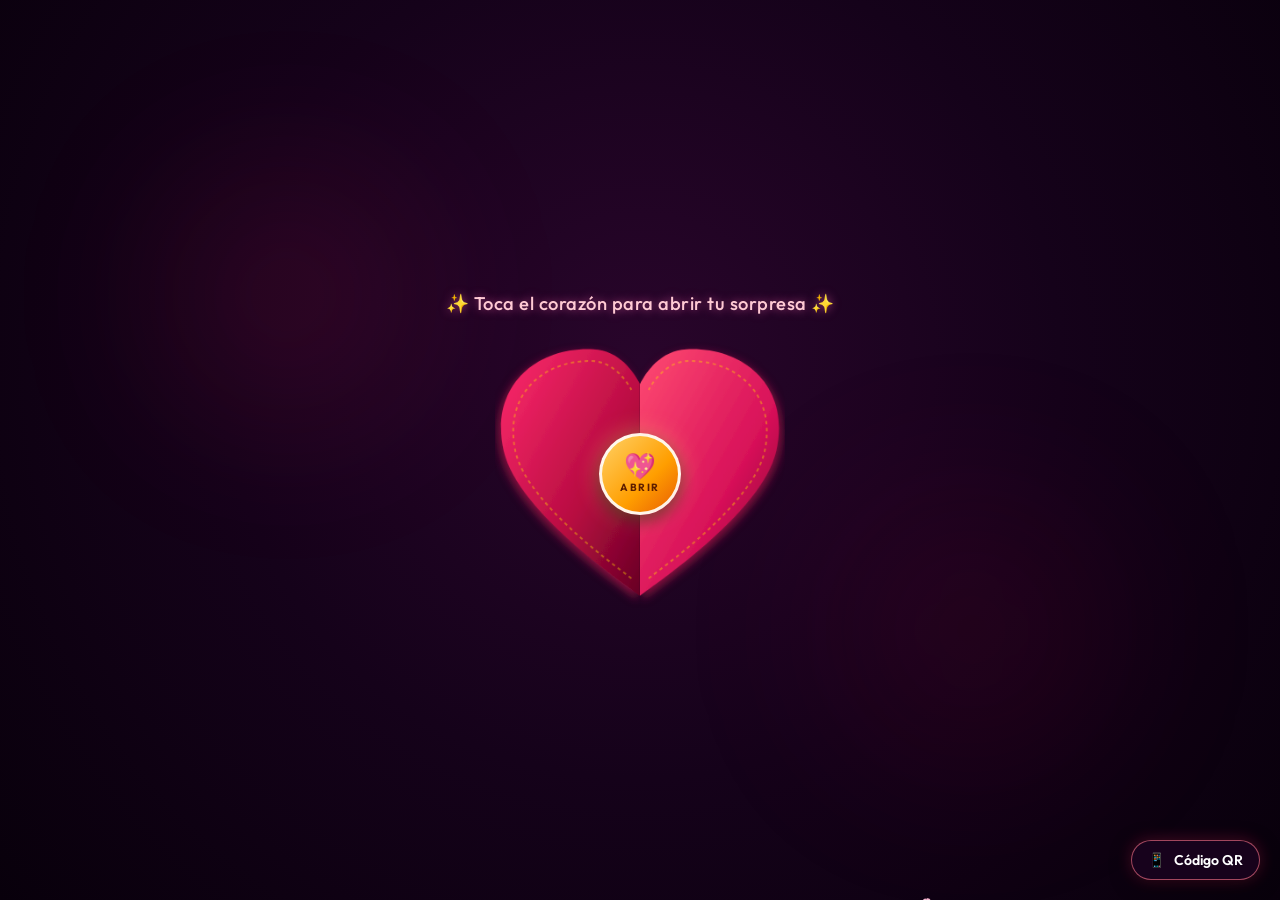
==== index.html @ ec7f576e "💖 Sorpresa interactiva Mi Amor Bonito" ====
<!DOCTYPE html>
<html lang="es">
<head>
  <meta charset="UTF-8" />
  <meta name="viewport" content="width=device-width, initial-scale=1.0, maximum-scale=1.0, user-scalable=no" />
  <title>Para Mi Amor Bonito 💖</title>
  
  <meta name="description" content="Mi amor bonito * Te quiero. Una sorpresa interactiva especial para ti." />
  
  <!-- Vista previa enriquecida para WhatsApp, Telegram y redes -->
  <meta property="og:title" content="💖 Mi amor bonito" />
  <meta property="og:description" content="* Te quiero. Toca para abrir tu sorpresa especial..." />
  <meta property="og:image" content="foto.png" />
  <meta property="og:type" content="website" />
  <meta name="theme-color" content="#ff2a6d" />

  <!-- Tipografías románticas de Google Fonts -->
  <link rel="preconnect" href="https://fonts.googleapis.com" />
  <link rel="preconnect" href="https://fonts.gstatic.com" crossorigin />
  <link href="https://fonts.googleapis.com/css2?family=Caveat:wght@600;700&family=Great+Vibes&family=Montserrat:wght@300;400;600&family=Outfit:wght@300;500;700&display=swap" rel="stylesheet" />
  
  <!-- Hoja de estilos -->
  <link rel="stylesheet" href="style.css" />
</head>
<body>
  <!-- Canvas para la lluvia y explosiones de corazones y destellos -->
  <canvas id="particles-canvas"></canvas>

  <!-- Efectos de luz de fondo ambiental -->
  <div class="ambient-glow glow-1"></div>
  <div class="ambient-glow glow-2"></div>

  <!-- Contenedor principal de la experiencia -->
  <main class="experience-container">
    
    <!-- PANTALLA INICIAL: Corazón que late y se abre -->
    <div class="heart-box-wrapper" id="heartBoxWrapper">
      <div class="prompt-text" id="promptText">
        <span class="sparkle">✨</span> Toca el corazón para abrir tu sorpresa <span class="sparkle">✨</span>
      </div>

      <!-- El corazón 3D que se divide en dos mitades -->
      <div class="heart-split-card" id="heartSplitCard" role="button" aria-label="Abrir corazón sorpresa" tabindex="0">
        
        <!-- Mitad izquierda de la cubierta exterior -->
        <div class="heart-half left-half">
          <svg viewBox="0 0 250 460" class="half-svg">
            <defs>
              <linearGradient id="grad-left" x1="0%" y1="0%" x2="100%" y2="100%">
                <stop offset="0%" stop-color="#ff2a6d" />
                <stop offset="60%" stop-color="#b80c41" />
                <stop offset="100%" stop-color="#670024" />
              </linearGradient>
              <filter id="shadow-left" x="-20%" y="-20%" width="140%" height="140%">
                <feDropShadow dx="-4" dy="6" stdDeviation="8" flood-color="#ff1a60" flood-opacity="0.5" />
              </filter>
            </defs>
            <!-- Trazado de la mitad izquierda del corazón -->
            <path d="M250,440 C240,430 40,300 15,190 C-10,80 70,10 170,15 C215,17 240,55 250,75 L250,440 Z" 
                  fill="url(#grad-left)" 
                  filter="url(#shadow-left)" />
            <!-- Adornos dorados sutiles en la cubierta -->
            <path d="M235,410 C225,400 55,285 35,190 C15,95 80,35 165,35 C200,35 225,65 235,85" 
                  fill="none" 
                  stroke="rgba(255, 215, 0, 0.4)" 
                  stroke-width="3" 
                  stroke-dasharray="6,6" />
          </svg>
        </div>

        <!-- Mitad derecha de la cubierta exterior -->
        <div class="heart-half right-half">
          <svg viewBox="250 0 250 460" class="half-svg">
            <defs>
              <linearGradient id="grad-right" x1="0%" y1="0%" x2="100%" y2="100%">
                <stop offset="0%" stop-color="#ff4b72" />
                <stop offset="60%" stop-color="#d81159" />
                <stop offset="100%" stop-color="#7a002b" />
              </linearGradient>
              <filter id="shadow-right" x="-20%" y="-20%" width="140%" height="140%">
                <feDropShadow dx="4" dy="6" stdDeviation="8" flood-color="#ff1a60" flood-opacity="0.5" />
              </filter>
            </defs>
            <!-- Trazado de la mitad derecha del corazón -->
            <path d="M250,440 C260,430 460,300 485,190 C510,80 430,10 330,15 C285,17 260,55 250,75 L250,440 Z" 
                  fill="url(#grad-right)" 
                  filter="url(#shadow-right)" />
            <!-- Adornos dorados sutiles en la cubierta -->
            <path d="M265,410 C275,400 445,285 465,190 C485,95 420,35 335,35 C300,35 275,65 265,85" 
                  fill="none" 
                  stroke="rgba(255, 215, 0, 0.4)" 
                  stroke-width="3" 
                  stroke-dasharray="6,6" />
          </svg>
        </div>

        <!-- Sello central dorado con corazón palpitante -->
        <div class="lock-seal" id="lockSeal">
          <div class="seal-inner">
            <span class="seal-icon">💖</span>
            <span class="seal-text">ABRIR</span>
          </div>
        </div>

      </div>
    </div>

    <!-- CONTENIDO INTERIOR REVELADO (La foto y los textos de amor) -->
    <div class="revealed-content" id="revealedContent" aria-hidden="true">
      
      <!-- Contenedor del marco de corazón con la foto -->
      <div class="heart-frame-container" id="heartFrame">
        <svg viewBox="0 0 500 460" class="heart-photo-svg" preserveAspectRatio="xMidYMid meet" xmlns="http://www.w3.org/2000/svg" xmlns:xlink="http://www.w3.org/1999/xlink">
          <defs>
            <!-- Recorte en forma de corazón exacto -->
            <clipPath id="inner-heart-clip">
              <path d="M250,440 C240,430 40,300 15,190 C-10,80 70,10 170,15 C215,17 240,55 250,75 C260,55 285,17 330,15 C430,10 510,80 485,190 C460,300 260,430 250,440 Z" />
            </clipPath>

            <!-- Filtro de resplandor neón mágico -->
            <filter id="heart-glow" x="-30%" y="-30%" width="160%" height="160%">
              <feGaussianBlur stdDeviation="10" result="blur1" />
              <feGaussianBlur stdDeviation="20" result="blur2" />
              <feMerge>
                <feMergeNode in="blur2" />
                <feMergeNode in="blur1" />
                <feMergeNode in="SourceGraphic" />
              </feMerge>
            </filter>

            <!-- Gradiente para el borde del corazón -->
            <linearGradient id="heart-border-gradient" x1="0%" y1="0%" x2="100%" y2="100%">
              <stop offset="0%" stop-color="#ff758c" />
              <stop offset="50%" stop-color="#ff2a6d" />
              <stop offset="100%" stop-color="#ffbe0b" />
            </linearGradient>
          </defs>

          <!-- Fondo suave interior del corazón -->
          <path d="M250,440 C240,430 40,300 15,190 C-10,80 70,10 170,15 C215,17 240,55 250,75 C260,55 285,17 330,15 C430,10 510,80 485,190 C460,300 260,430 250,440 Z" 
                fill="#2b0014" />

          <!-- Imagen con recorte de corazón, perfectamente encuadrada en el abrazo -->
          <g clip-path="url(#inner-heart-clip)">
            <image href="foto.png" xlink:href="foto.png" x="5" y="-125" width="490" height="765" preserveAspectRatio="xMidYMid slice" />
          </g>

          <!-- Borde brillante exterior que contornea el corazón -->
          <path d="M250,440 C240,430 40,300 15,190 C-10,80 70,10 170,15 C215,17 240,55 250,75 C260,55 285,17 330,15 C430,10 510,80 485,190 C460,300 260,430 250,440 Z" 
                fill="none" 
                stroke="url(#heart-border-gradient)" 
                stroke-width="7" 
                filter="url(#heart-glow)" />

          <!-- Borde interior dorado delicado -->
          <path d="M250,425 C242,415 55,290 32,188 C10,88 82,24 172,28 C212,30 235,62 250,82 C265,62 288,30 328,28 C418,24 490,88 468,188 C445,290 258,415 250,425 Z" 
                fill="none" 
                stroke="rgba(255, 255, 255, 0.6)" 
                stroke-width="2" />
        </svg>

        <!-- Destellos flotantes decorativos en las esquinas del corazón -->
        <span class="floating-sparkle sp-1">✨</span>
        <span class="floating-sparkle sp-2">💖</span>
        <span class="floating-sparkle sp-3">✨</span>
      </div>

      <!-- TEXTOS SOLICITADOS CON ANIMACIÓN ROMÁNTICA -->
      <div class="love-messages" id="loveMessages">
        <h1 class="main-title">Mi amor bonito</h1>
        
        <div class="divider-hearts">
          <span class="line"></span>
          <span class="center-heart">💕</span>
          <span class="line"></span>
        </div>

        <p class="sub-title">* Te quiero.</p>
      </div>

      <!-- BOTONES DE ACCIÓN Y CONTROL -->
      <div class="action-buttons">
        <!-- Botón para repetir la animación -->
        <button type="button" class="btn-action" id="btnReplay" title="Volver a abrir el corazón">
          <span>🔄</span> Abrir otra vez
        </button>

        <!-- Botón para lluvia de corazones instantánea -->
        <button type="button" class="btn-action pulse" id="btnBurst" title="Lluvia de corazones">
          <span>💖</span> Más amor
        </button>

        <!-- Botón para alternar la música de piano romántico -->
        <button type="button" class="btn-action" id="btnMusic" title="Activar/desactivar música romántica">
          <span id="musicIcon">🎵</span> <span id="musicText">Música</span>
        </button>
      </div>

    </div>

  </main>

  <!-- Botón flotante para ver y descargar el código QR -->
  <button class="qr-floating-btn" id="btnShowQR" title="Ver código QR para compartir">
    <span>📱</span> Código QR
  </button>

  <!-- Modal para ver el Código QR -->
  <div class="qr-modal" id="qrModal">
    <div class="qr-modal-card">
      <button class="qr-close-btn" id="btnCloseQR">&times;</button>
      <h3>📱 Escanea este Código QR</h3>
      <p>Apunta con la cámara de tu celular para abrir esta sorpresa:</p>
      
      <div class="qr-image-container">
        <img src="qr_romantico.png" alt="Código QR Romántico" id="qrImage" />
      </div>

      <p class="qr-url-hint">URL local: <code id="qrUrlText">http://192.168.0.8:8000</code></p>
      
      <div class="qr-modal-actions">
        <a href="qr_romantico.png" download="QR_Mi_Amor_Bonito.png" class="btn-action btn-download">
          💾 Descargar QR
        </a>
        <a href="tarjeta_regalo.html" target="_blank" class="btn-action">
          💌 Tarjeta para imprimir
        </a>
      </div>
    </div>
  </div>

  <!-- Archivo JavaScript con la interactividad -->
  <script src="script.js"></script>
</body>
</html>
---- style.css ----
/* ==========================================================================
   ESTILOS VISUALES: EXPERIENCIA ROMÁNTICA "MI AMOR BONITO"
   Diseñado para celulares y pantallas de cualquier tamaño con estética cálida,
   animaciones tridimensionales suaves y efectos de luz neón.
   ========================================================================== */

/* Reseteo básico y variables de diseño */
:root {
  --color-bg-dark: #0a010d;
  --color-bg-deep: #19031f;
  --color-heart-main: #ff2a6d;
  --color-heart-light: #ff758c;
  --color-heart-dark: #b80c41;
  --color-gold: #ffd166;
  --color-gold-glow: rgba(255, 209, 102, 0.45);
  --color-pink-glow: rgba(255, 42, 109, 0.65);
  --color-text-light: #ffffff;
  --font-cursive: 'Great Vibes', cursive;
  --font-display: 'Outfit', sans-serif;
  --font-text: 'Montserrat', sans-serif;
}

* {
  margin: 0;
  padding: 0;
  box-sizing: border-box;
  -webkit-tap-highlight-color: transparent;
}

html, body {
  width: 100%;
  height: 100%;
  overflow-x: hidden;
  background-color: var(--color-bg-dark);
  color: var(--color-text-light);
  font-family: var(--font-text);
}

body {
  display: flex;
  justify-content: center;
  align-items: center;
  min-height: 100vh;
  background: radial-gradient(circle at 50% 40%, #29052b 0%, #15021a 50%, #08000b 100%);
  position: relative;
  user-select: none;
}

/* Canvas para las partículas y corazones en segundo plano */
#particles-canvas {
  position: fixed;
  top: 0;
  left: 0;
  width: 100%;
  height: 100%;
  pointer-events: none;
  z-index: 1;
}

/* Luces ambientales con efecto de nebulosa romántica */
.ambient-glow {
  position: fixed;
  border-radius: 50%;
  filter: blur(90px);
  pointer-events: none;
  z-index: 0;
  opacity: 0.55;
  animation: floatAmbient 8s ease-in-out infinite alternate;
}

.glow-1 {
  width: 320px;
  height: 320px;
  background: radial-gradient(circle, rgba(255, 42, 109, 0.4) 0%, transparent 70%);
  top: 15%;
  left: 10%;
}

.glow-2 {
  width: 360px;
  height: 360px;
  background: radial-gradient(circle, rgba(184, 12, 65, 0.35) 0%, transparent 70%);
  bottom: 10%;
  right: 10%;
  animation-delay: -4s;
}

@keyframes floatAmbient {
  0% { transform: translate(0, 0) scale(1); }
  100% { transform: translate(30px, -20px) scale(1.15); }
}

/* Contenedor central */
.experience-container {
  position: relative;
  z-index: 10;
  width: 100%;
  max-width: 520px;
  min-height: 100vh;
  display: flex;
  flex-direction: column;
  justify-content: center;
  align-items: center;
  padding: 24px 16px;
  text-align: center;
}

/* ==========================================================================
   PANTALLA DE APERTURA: CORAZÓN 3D QUE SE ABRE
   ========================================================================== */

.heart-box-wrapper {
  position: relative;
  display: flex;
  flex-direction: column;
  align-items: center;
  justify-content: center;
  transition: opacity 0.8s ease, transform 0.8s ease;
}

/* Texto de invitación a tocar */
.prompt-text {
  font-family: var(--font-display);
  font-size: 1.15rem;
  font-weight: 500;
  color: #ffcad4;
  margin-bottom: 24px;
  letter-spacing: 0.5px;
  text-shadow: 0 0 10px rgba(255, 105, 180, 0.6);
  animation: pulseText 2s ease-in-out infinite;
}

.prompt-text .sparkle {
  display: inline-block;
  animation: spinSparkle 3s linear infinite;
}

@keyframes pulseText {
  0%, 100% { opacity: 0.85; transform: scale(1); }
  50% { opacity: 1; transform: scale(1.04); text-shadow: 0 0 16px rgba(255, 42, 109, 0.9); }
}

@keyframes spinSparkle {
  0% { transform: rotate(0deg) scale(0.9); }
  50% { transform: rotate(180deg) scale(1.2); }
  100% { transform: rotate(360deg) scale(0.9); }
}

/* Tarjeta del corazón con perspectiva tridimensional */
.heart-split-card {
  position: relative;
  width: 290px;
  height: 270px;
  cursor: pointer;
  perspective: 1200px;
  transform-style: preserve-3d;
  animation: heartIdleBeat 2.2s ease-in-out infinite;
  transition: transform 0.3s ease;
}

.heart-split-card:hover {
  transform: scale(1.04);
}

.heart-split-card:active {
  transform: scale(0.97);
}

/* Latido suave antes de abrirse */
@keyframes heartIdleBeat {
  0%, 100% { transform: scale(1); }
  14% { transform: scale(1.10); }
  28% { transform: scale(1.03); }
  42% { transform: scale(1.14); }
  70% { transform: scale(1); }
}

/* Mitades del corazón */
.heart-half {
  position: absolute;
  top: 0;
  width: 145px;
  height: 270px;
  overflow: visible;
  transition: transform 1.2s cubic-bezier(0.2, 0.85, 0.25, 1), opacity 0.8s ease;
  will-change: transform, opacity;
}

.half-svg {
  width: 100%;
  height: 100%;
  display: block;
}

/* Mitad izquierda */
.left-half {
  left: 0;
  transform-origin: left center;
}

/* Mitad derecha */
.right-half {
  right: 0;
  transform-origin: right center;
}

/* Sello de apertura central */
.lock-seal {
  position: absolute;
  top: 50%;
  left: 50%;
  transform: translate(-50%, -50%);
  width: 82px;
  height: 82px;
  border-radius: 50%;
  background: linear-gradient(135deg, #ffd166 0%, #ff9e00 60%, #e85d04 100%);
  border: 3px solid rgba(255, 255, 255, 0.9);
  box-shadow: 0 0 25px var(--color-gold-glow), 0 6px 15px rgba(0, 0, 0, 0.6);
  display: flex;
  align-items: center;
  justify-content: center;
  z-index: 15;
  transition: transform 0.5s ease, opacity 0.4s ease;
  pointer-events: none;
}

.seal-inner {
  display: flex;
  flex-direction: column;
  align-items: center;
  justify-content: center;
}

.seal-icon {
  font-size: 1.6rem;
  line-height: 1;
}

.seal-text {
  font-family: var(--font-display);
  font-size: 0.65rem;
  font-weight: 700;
  color: #5c1d00;
  letter-spacing: 1.5px;
  margin-top: 3px;
}

/* Animación de apertura de las puertas del corazón */
.heart-split-card.opened {
  animation: none;
  pointer-events: none;
}

.heart-split-card.opened .left-half {
  transform: rotateY(-115deg) translateY(-25px) scale(0.9);
  opacity: 0;
}

.heart-split-card.opened .right-half {
  transform: rotateY(115deg) translateY(-25px) scale(0.9);
  opacity: 0;
}

.heart-split-card.opened .lock-seal {
  transform: translate(-50%, -50%) scale(0);
  opacity: 0;
}

.heart-box-wrapper.opened {
  position: absolute;
  pointer-events: none;
  opacity: 0;
  transform: scale(1.1);
}

/* ==========================================================================
   CONTENIDO REVELADO (FOTO EN FORMA DE CORAZÓN Y TEXTOS)
   ========================================================================== */

.revealed-content {
  display: none;
  opacity: 0;
  transform: scale(0.7) translateY(30px);
  flex-direction: column;
  align-items: center;
  justify-content: center;
  width: 100%;
  transition: opacity 1.1s cubic-bezier(0.16, 1, 0.3, 1), transform 1.1s cubic-bezier(0.16, 1, 0.3, 1);
}

.revealed-content.visible {
  display: flex;
  opacity: 1;
  transform: scale(1) translateY(0);
}

/* Contenedor del marco de foto de corazón */
.heart-frame-container {
  position: relative;
  width: 320px;
  max-width: 90vw;
  height: 300px;
  margin: 0 auto;
  filter: drop-shadow(0 15px 35px rgba(255, 42, 109, 0.45));
  animation: heartPhotoFloat 3.8s ease-in-out infinite alternate;
}

.heart-photo-svg {
  width: 100%;
  height: 100%;
  display: block;
  overflow: visible;
}

/* Movimiento de respiración suave para la foto */
@keyframes heartPhotoFloat {
  0% { transform: translateY(0) scale(1); filter: drop-shadow(0 12px 30px rgba(255, 42, 109, 0.4)); }
  100% { transform: translateY(-8px) scale(1.02); filter: drop-shadow(0 18px 45px rgba(255, 42, 109, 0.65)); }
}

/* Destellos flotantes alrededor de la foto */
.floating-sparkle {
  position: absolute;
  font-size: 1.5rem;
  pointer-events: none;
  animation: twinkleSparkle 2.5s ease-in-out infinite;
}

.sp-1 { top: 5%; left: -5%; animation-delay: 0.2s; }
.sp-2 { top: 12%; right: -5%; font-size: 1.8rem; animation-delay: 1.1s; }
.sp-3 { bottom: 12%; left: 8%; animation-delay: 1.8s; }

@keyframes twinkleSparkle {
  0%, 100% { opacity: 0.3; transform: scale(0.8) rotate(0deg); }
  50% { opacity: 1; transform: scale(1.25) rotate(20deg); }
}

/* ==========================================================================
   MENSAJES DE AMOR
   ========================================================================== */

.love-messages {
  margin-top: 24px;
  display: flex;
  flex-direction: column;
  align-items: center;
  padding: 0 10px;
}

/* Título principal caligráfico */
.main-title {
  font-family: var(--font-cursive);
  font-size: clamp(2.8rem, 9vw, 3.8rem);
  font-weight: 400;
  line-height: 1.15;
  background: linear-gradient(135deg, #ffffff 10%, #ff8da1 50%, #ff4b72 100%);
  -webkit-background-clip: text;
  -webkit-text-fill-color: transparent;
  filter: drop-shadow(0 2px 14px rgba(255, 75, 114, 0.7));
  margin-bottom: 8px;
  animation: revealTitle 1.2s ease-out forwards;
}

@keyframes revealTitle {
  0% { opacity: 0; transform: translateY(20px); }
  100% { opacity: 1; transform: translateY(0); }
}

/* Separador decorativo con corazoncito */
.divider-hearts {
  display: flex;
  align-items: center;
  justify-content: center;
  gap: 12px;
  width: 220px;
  margin: 6px auto 14px;
}

.divider-hearts .line {
  flex: 1;
  height: 1.5px;
  background: linear-gradient(90deg, transparent, rgba(255, 117, 140, 0.7), transparent);
}

.divider-hearts .center-heart {
  font-size: 1.1rem;
  animation: beatMini 1.8s infinite;
}

@keyframes beatMini {
  0%, 100% { transform: scale(1); }
  50% { transform: scale(1.3); }
}

/* Subtítulo: * Te quiero. */
.sub-title {
  font-family: var(--font-display);
  font-size: clamp(1.4rem, 5vw, 1.85rem);
  font-weight: 700;
  color: #fff0f3;
  letter-spacing: 1.5px;
  text-shadow: 0 0 12px rgba(255, 255, 255, 0.7), 0 0 24px rgba(255, 42, 109, 0.9);
  animation: revealSubtitle 1.4s ease-out forwards;
}

@keyframes revealSubtitle {
  0% { opacity: 0; transform: translateY(15px); }
  100% { opacity: 1; transform: translateY(0); }
}

/* ==========================================================================
   BOTONES DE ACCIÓN
   ========================================================================== */

.action-buttons {
  display: flex;
  flex-wrap: wrap;
  align-items: center;
  justify-content: center;
  gap: 12px;
  margin-top: 26px;
}

.btn-action {
  background: rgba(255, 255, 255, 0.1);
  border: 1px solid rgba(255, 255, 255, 0.25);
  color: #ffffff;
  padding: 10px 18px;
  border-radius: 30px;
  font-family: var(--font-display);
  font-size: 0.92rem;
  font-weight: 500;
  cursor: pointer;
  display: inline-flex;
  align-items: center;
  gap: 6px;
  backdrop-filter: blur(10px);
  -webkit-backdrop-filter: blur(10px);
  box-shadow: 0 4px 15px rgba(0, 0, 0, 0.3);
  transition: all 0.25s ease;
  text-decoration: none;
}

.btn-action:hover {
  background: rgba(255, 42, 109, 0.35);
  border-color: rgba(255, 117, 140, 0.8);
  transform: translateY(-2px);
  box-shadow: 0 6px 20px rgba(255, 42, 109, 0.5);
}

.btn-action:active {
  transform: translateY(1px);
}

.btn-action.pulse {
  background: linear-gradient(135deg, rgba(255, 42, 109, 0.7) 0%, rgba(216, 17, 89, 0.8) 100%);
  border-color: rgba(255, 255, 255, 0.4);
}

/* ==========================================================================
   BOTÓN FLOTANTE Y MODAL DEL CÓDIGO QR
   ========================================================================== */

.qr-floating-btn {
  position: fixed;
  bottom: 20px;
  right: 20px;
  background: rgba(26, 3, 31, 0.85);
  border: 1.5px solid rgba(255, 117, 140, 0.6);
  color: #fff;
  padding: 10px 16px;
  border-radius: 50px;
  font-family: var(--font-display);
  font-size: 0.88rem;
  font-weight: 600;
  cursor: pointer;
  display: flex;
  align-items: center;
  gap: 8px;
  z-index: 100;
  backdrop-filter: blur(12px);
  box-shadow: 0 4px 20px rgba(0, 0, 0, 0.5), 0 0 15px rgba(255, 42, 109, 0.3);
  transition: all 0.3s ease;
}

.qr-floating-btn:hover {
  background: rgba(255, 42, 109, 0.8);
  transform: scale(1.05);
  box-shadow: 0 6px 25px rgba(255, 42, 109, 0.6);
}

/* Modal del QR */
.qr-modal {
  position: fixed;
  top: 0;
  left: 0;
  width: 100%;
  height: 100%;
  background: rgba(10, 1, 13, 0.85);
  backdrop-filter: blur(8px);
  -webkit-backdrop-filter: blur(8px);
  z-index: 200;
  display: none;
  justify-content: center;
  align-items: center;
  padding: 20px;
  opacity: 0;
  transition: opacity 0.3s ease;
}

.qr-modal.active {
  display: flex;
  opacity: 1;
}

.qr-modal-card {
  background: linear-gradient(145deg, #240529 0%, #120217 100%);
  border: 1.5px solid rgba(255, 117, 140, 0.4);
  border-radius: 24px;
  padding: 30px 24px;
  max-width: 380px;
  width: 100%;
  text-align: center;
  position: relative;
  box-shadow: 0 15px 45px rgba(0, 0, 0, 0.7), 0 0 30px rgba(255, 42, 109, 0.35);
  transform: scale(0.9);
  transition: transform 0.3s cubic-bezier(0.18, 0.89, 0.32, 1.28);
}

.qr-modal.active .qr-modal-card {
  transform: scale(1);
}

.qr-close-btn {
  position: absolute;
  top: 14px;
  right: 16px;
  background: transparent;
  border: none;
  font-size: 1.8rem;
  color: #ffcad4;
  cursor: pointer;
  line-height: 1;
  transition: color 0.2s ease;
}

.qr-close-btn:hover {
  color: #ff2a6d;
}

.qr-modal-card h3 {
  font-family: var(--font-display);
  font-size: 1.35rem;
  margin-bottom: 6px;
  color: #ffffff;
}

.qr-modal-card p {
  font-size: 0.88rem;
  color: #e0b0c0;
  margin-bottom: 16px;
}

.qr-image-container {
  width: 220px;
  height: 220px;
  margin: 0 auto 16px;
  background: #ffffff;
  padding: 10px;
  border-radius: 18px;
  box-shadow: 0 8px 25px rgba(0, 0, 0, 0.5);
  display: flex;
  align-items: center;
  justify-content: center;
}

.qr-image-container img {
  width: 100%;
  height: 100%;
  object-fit: contain;
  display: block;
}

.qr-url-hint {
  font-size: 0.78rem;
  color: #ff8da1;
  margin-bottom: 18px;
}

.qr-url-hint code {
  background: rgba(255, 255, 255, 0.1);
  padding: 3px 8px;
  border-radius: 6px;
  color: #ffd166;
}

.qr-modal-actions {
  display: flex;
  gap: 10px;
  justify-content: center;
}

.btn-download {
  background: linear-gradient(135deg, #ff2a6d 0%, #b80c41 100%);
  border: none;
}

/* ==========================================================================
   AJUSTES PARA PANTALLAS PEQUEÑAS (MÓVILES)
   ========================================================================== */

@media (max-width: 380px) {
  .heart-split-card {
    width: 250px;
    height: 230px;
  }
  .heart-half {
    width: 125px;
    height: 230px;
  }
  .heart-frame-container {
    width: 270px;
    height: 250px;
  }
  .main-title {
    font-size: 2.6rem;
  }
  .sub-title {
    font-size: 1.3rem;
  }
}
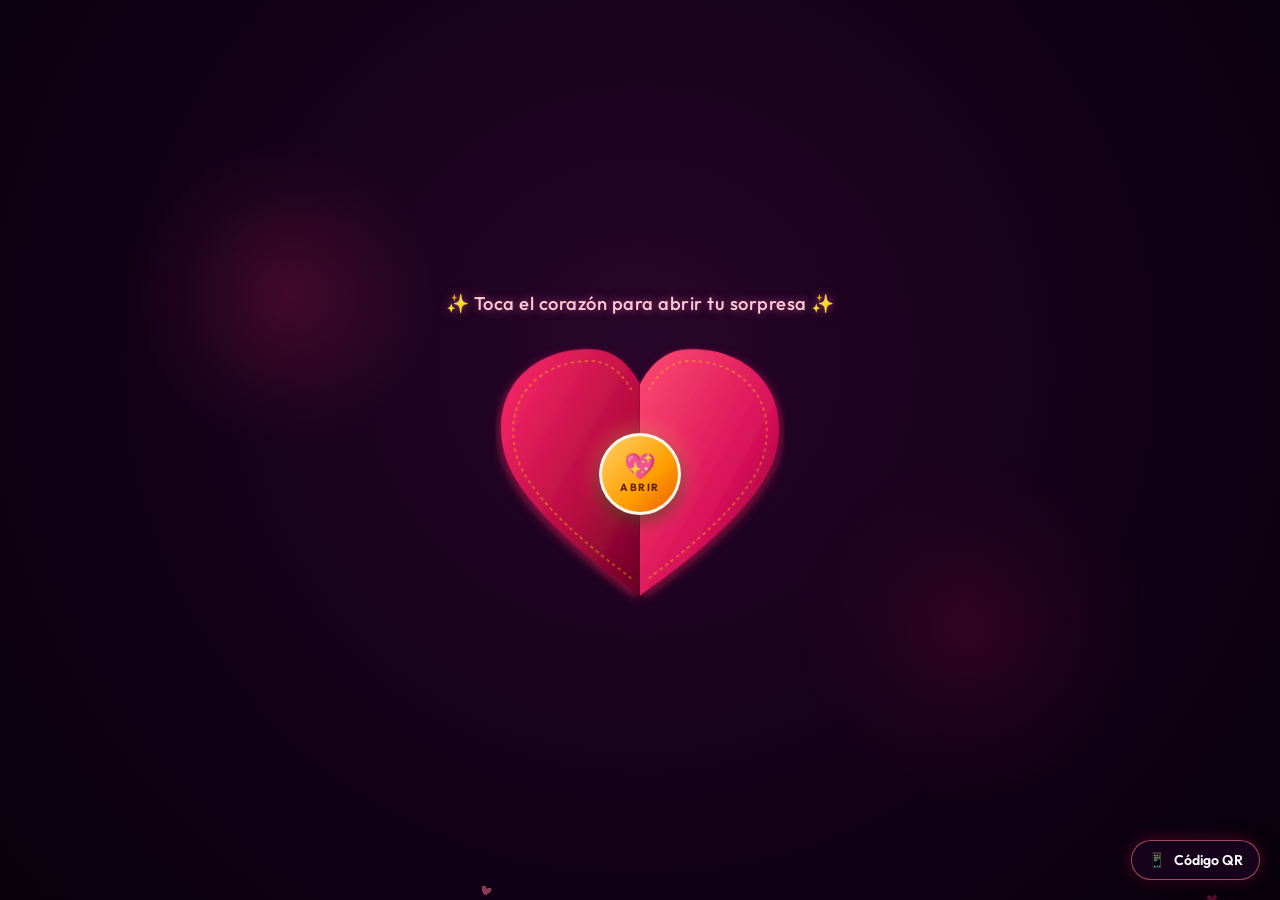
==== commit a5d158e9: "Optimización fluida 60fps, nuevo encuadre de foto y QR romántico" ====
--- a/index.html
+++ b/index.html
@@ -117,17 +117,6 @@
               <path d="M250,440 C240,430 40,300 15,190 C-10,80 70,10 170,15 C215,17 240,55 250,75 C260,55 285,17 330,15 C430,10 510,80 485,190 C460,300 260,430 250,440 Z" />
             </clipPath>
 
-            <!-- Filtro de resplandor neón mágico -->
-            <filter id="heart-glow" x="-30%" y="-30%" width="160%" height="160%">
-              <feGaussianBlur stdDeviation="10" result="blur1" />
-              <feGaussianBlur stdDeviation="20" result="blur2" />
-              <feMerge>
-                <feMergeNode in="blur2" />
-                <feMergeNode in="blur1" />
-                <feMergeNode in="SourceGraphic" />
-              </feMerge>
-            </filter>
-
             <!-- Gradiente para el borde del corazón -->
             <linearGradient id="heart-border-gradient" x1="0%" y1="0%" x2="100%" y2="100%">
               <stop offset="0%" stop-color="#ff758c" />
@@ -140,22 +129,32 @@
           <path d="M250,440 C240,430 40,300 15,190 C-10,80 70,10 170,15 C215,17 240,55 250,75 C260,55 285,17 330,15 C430,10 510,80 485,190 C460,300 260,430 250,440 Z" 
                 fill="#2b0014" />
 
-          <!-- Imagen con recorte de corazón, perfectamente encuadrada en el abrazo -->
+          <!-- Imagen con recorte de corazón, centrada con precisión en los rostros y el abrazo -->
           <g clip-path="url(#inner-heart-clip)">
-            <image href="foto.png" xlink:href="foto.png" x="5" y="-125" width="490" height="765" preserveAspectRatio="xMidYMid slice" />
+            <image href="foto.png" xlink:href="foto.png" x="-15" y="-220" width="530" height="832" preserveAspectRatio="xMidYMid slice" />
           </g>
 
-          <!-- Borde brillante exterior que contornea el corazón -->
+          <!-- Halo de luz neón ultra fluido (100% vectorial, 0ms de lag) -->
+          <path d="M250,440 C240,430 40,300 15,190 C-10,80 70,10 170,15 C215,17 240,55 250,75 C260,55 285,17 330,15 C430,10 510,80 485,190 C460,300 260,430 250,440 Z" 
+                fill="none" 
+                stroke="rgba(255, 42, 109, 0.22)" 
+                stroke-width="26" />
+
+          <path d="M250,440 C240,430 40,300 15,190 C-10,80 70,10 170,15 C215,17 240,55 250,75 C260,55 285,17 330,15 C430,10 510,80 485,190 C460,300 260,430 250,440 Z" 
+                fill="none" 
+                stroke="rgba(255, 75, 114, 0.45)" 
+                stroke-width="13" />
+
+          <!-- Borde brillante principal con degradado cálido -->
           <path d="M250,440 C240,430 40,300 15,190 C-10,80 70,10 170,15 C215,17 240,55 250,75 C260,55 285,17 330,15 C430,10 510,80 485,190 C460,300 260,430 250,440 Z" 
                 fill="none" 
                 stroke="url(#heart-border-gradient)" 
-                stroke-width="7" 
-                filter="url(#heart-glow)" />
+                stroke-width="6" />
 
           <!-- Borde interior dorado delicado -->
           <path d="M250,425 C242,415 55,290 32,188 C10,88 82,24 172,28 C212,30 235,62 250,82 C265,62 288,30 328,28 C418,24 490,88 468,188 C445,290 258,415 250,425 Z" 
                 fill="none" 
-                stroke="rgba(255, 255, 255, 0.6)" 
+                stroke="rgba(255, 255, 255, 0.7)" 
                 stroke-width="2" />
         </svg>
 
@@ -216,7 +215,7 @@
         <img src="qr_romantico.png" alt="Código QR Romántico" id="qrImage" />
       </div>
 
-      <p class="qr-url-hint">URL local: <code id="qrUrlText">http://192.168.0.8:8000</code></p>
+      <p class="qr-url-hint">Enlace: <code id="qrUrlText">https://tinyurl.com/mi-amor-bonito-para-ti</code></p>
       
       <div class="qr-modal-actions">
         <a href="qr_romantico.png" download="QR_Mi_Amor_Bonito.png" class="btn-action btn-download">
--- a/style.css
+++ b/style.css
@@ -57,21 +57,21 @@
   z-index: 1;
 }
 
-/* Luces ambientales con efecto de nebulosa romántica */
+/* Luces ambientales optimizadas con degradado puro (sin filtros de desenfoque que causan lag) */
 .ambient-glow {
   position: fixed;
   border-radius: 50%;
-  filter: blur(90px);
   pointer-events: none;
   z-index: 0;
-  opacity: 0.55;
-  animation: floatAmbient 8s ease-in-out infinite alternate;
+  opacity: 0.65;
+  will-change: transform;
+  animation: floatAmbient 10s ease-in-out infinite alternate;
 }
 
 .glow-1 {
   width: 320px;
   height: 320px;
-  background: radial-gradient(circle, rgba(255, 42, 109, 0.4) 0%, transparent 70%);
+  background: radial-gradient(circle, rgba(255, 42, 109, 0.28) 0%, rgba(255, 42, 109, 0.08) 45%, transparent 70%);
   top: 15%;
   left: 10%;
 }
@@ -79,15 +79,15 @@
 .glow-2 {
   width: 360px;
   height: 360px;
-  background: radial-gradient(circle, rgba(184, 12, 65, 0.35) 0%, transparent 70%);
+  background: radial-gradient(circle, rgba(184, 12, 65, 0.25) 0%, rgba(184, 12, 65, 0.06) 45%, transparent 70%);
   bottom: 10%;
   right: 10%;
-  animation-delay: -4s;
+  animation-delay: -5s;
 }
 
 @keyframes floatAmbient {
-  0% { transform: translate(0, 0) scale(1); }
-  100% { transform: translate(30px, -20px) scale(1.15); }
+  0% { transform: translate3d(0, 0, 0); }
+  100% { transform: translate3d(25px, -15px, 0); }
 }
 
 /* Contenedor central */
@@ -294,15 +294,16 @@
   transform: scale(1) translateY(0);
 }
 
-/* Contenedor del marco de foto de corazón */
+/* Contenedor del marco de foto de corazón (ultra optimizado para 60-120fps) */
 .heart-frame-container {
   position: relative;
   width: 320px;
   max-width: 90vw;
   height: 300px;
   margin: 0 auto;
-  filter: drop-shadow(0 15px 35px rgba(255, 42, 109, 0.45));
-  animation: heartPhotoFloat 3.8s ease-in-out infinite alternate;
+  will-change: transform;
+  transform: translate3d(0, 0, 0);
+  animation: heartPhotoFloat 3.2s ease-in-out infinite alternate;
 }
 
 .heart-photo-svg {
@@ -312,10 +313,10 @@
   overflow: visible;
 }
 
-/* Movimiento de respiración suave para la foto */
+/* Movimiento suave acelerado por GPU (cero repintados, cero lag) */
 @keyframes heartPhotoFloat {
-  0% { transform: translateY(0) scale(1); filter: drop-shadow(0 12px 30px rgba(255, 42, 109, 0.4)); }
-  100% { transform: translateY(-8px) scale(1.02); filter: drop-shadow(0 18px 45px rgba(255, 42, 109, 0.65)); }
+  0% { transform: translate3d(0, 0, 0) scale(1); }
+  100% { transform: translate3d(0, -7px, 0) scale(1.018); }
 }
 
 /* Destellos flotantes alrededor de la foto */
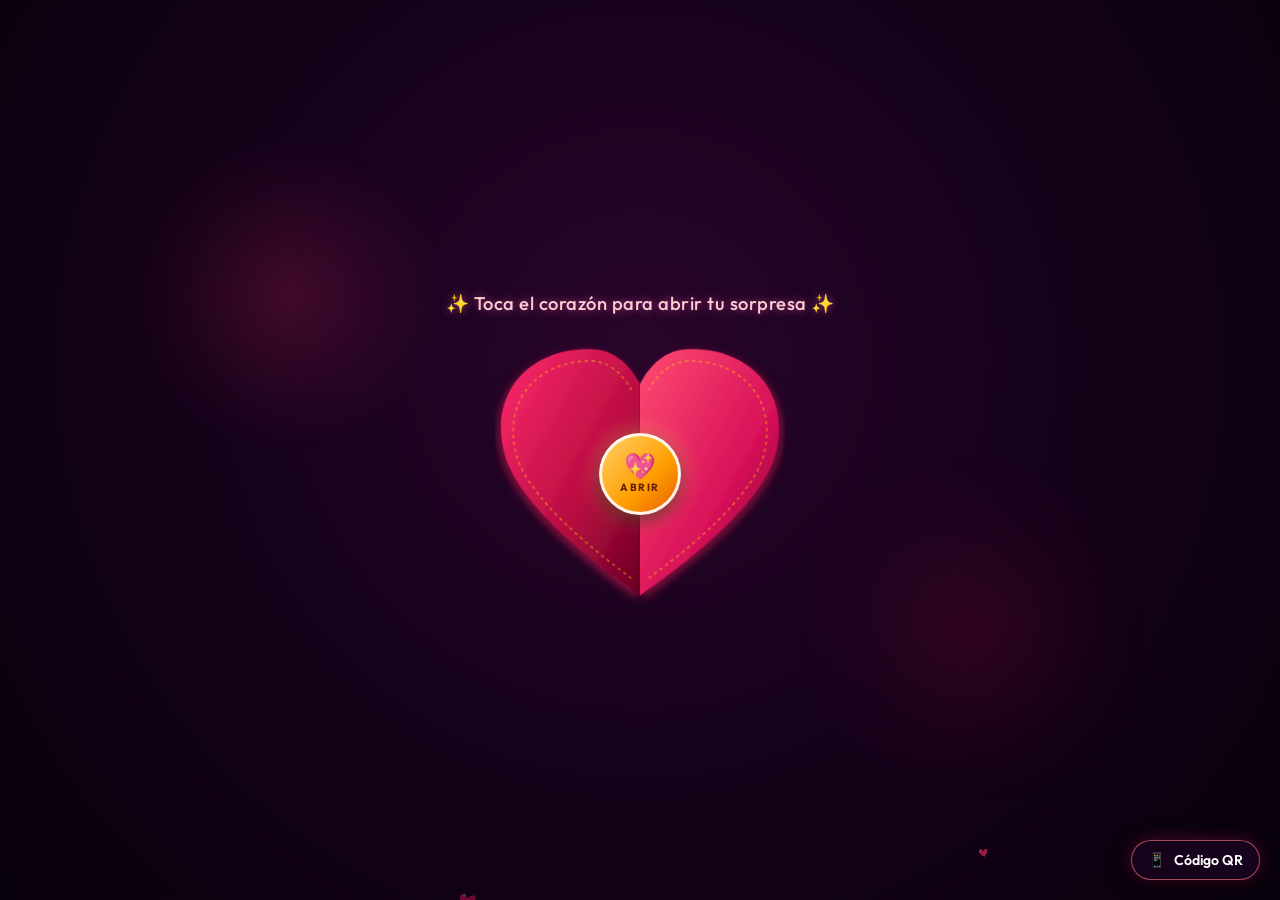
==== commit fc0104bb: "Actualización: URL personalizada Para-Andrea y nuevo QR" ====
--- a/index.html
+++ b/index.html
@@ -215,7 +215,7 @@
         <img src="qr_romantico.png" alt="Código QR Romántico" id="qrImage" />
       </div>
 
-      <p class="qr-url-hint">Enlace: <code id="qrUrlText">https://tinyurl.com/mi-amor-bonito-para-ti</code></p>
+      <p class="qr-url-hint">Enlace: <code id="qrUrlText">https://tinyurl.com/Para-Andrea</code></p>
       
       <div class="qr-modal-actions">
         <a href="qr_romantico.png" download="QR_Mi_Amor_Bonito.png" class="btn-action btn-download">
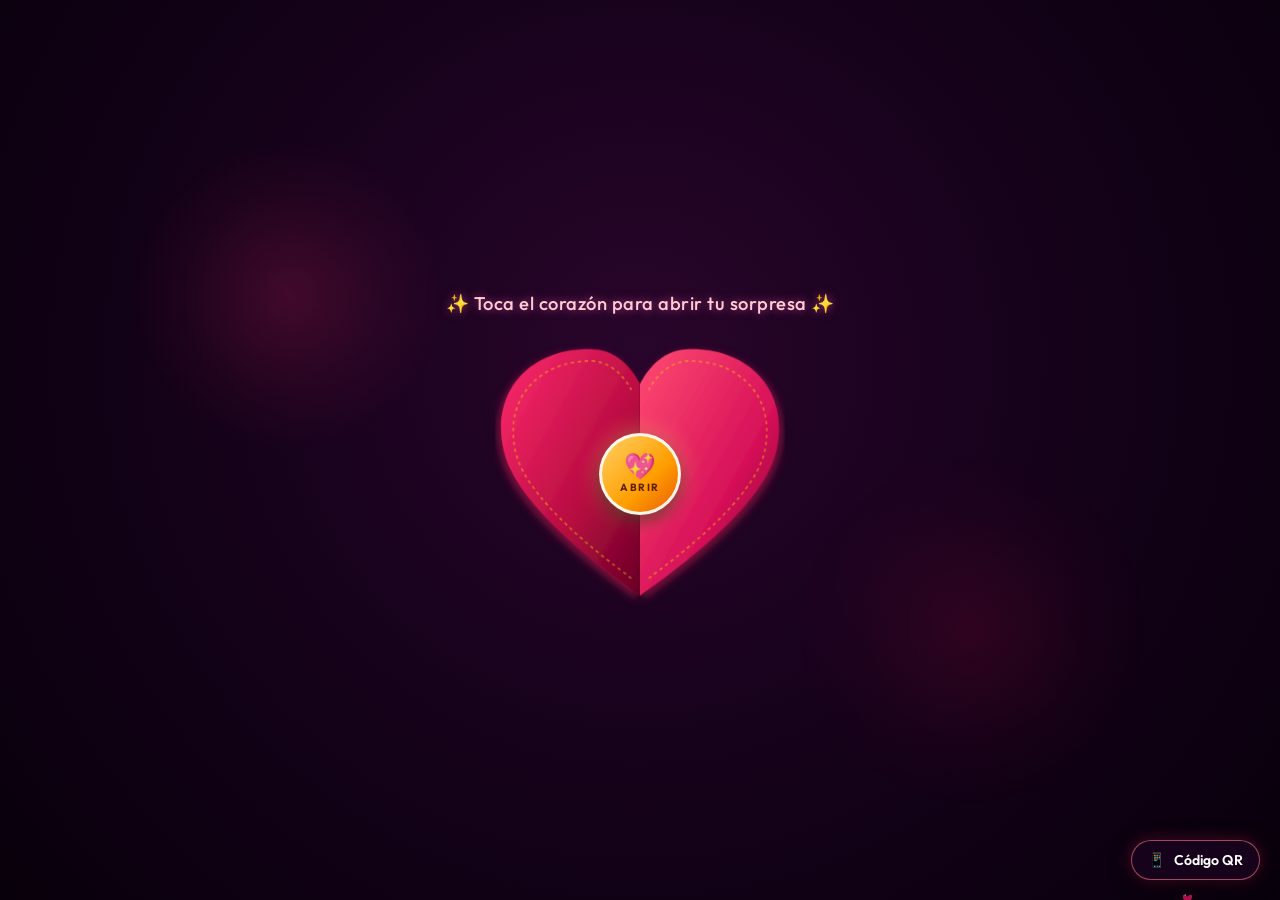
==== commit dfc29706: "Eliminar texto de URL técnica y añadir botón limpio de copiado" ====
--- a/index.html
+++ b/index.html
@@ -215,16 +215,18 @@
         <img src="qr_romantico.png" alt="Código QR Romántico" id="qrImage" />
       </div>
 
-      <p class="qr-url-hint">Enlace: <code id="qrUrlText">https://tinyurl.com/Para-Andrea</code></p>
-      
       <div class="qr-modal-actions">
-        <a href="qr_romantico.png" download="QR_Mi_Amor_Bonito.png" class="btn-action btn-download">
-          💾 Descargar QR
+        <button type="button" class="btn-action" id="btnCopyLink">
+          📋 Copiar enlace
+        </button>
+        <a href="qr_romantico.png" download="QR_Para_Andrea.png" class="btn-action btn-download">
+          💾 Guardar QR
         </a>
         <a href="tarjeta_regalo.html" target="_blank" class="btn-action">
-          💌 Tarjeta para imprimir
+          💌 Tarjeta de regalo
         </a>
       </div>
+      <p id="copyToast" style="display:none; color:#ffd166; font-size:0.85rem; margin-top:10px;">¡Enlace copiado con éxito! 💖</p>
     </div>
   </div>
 
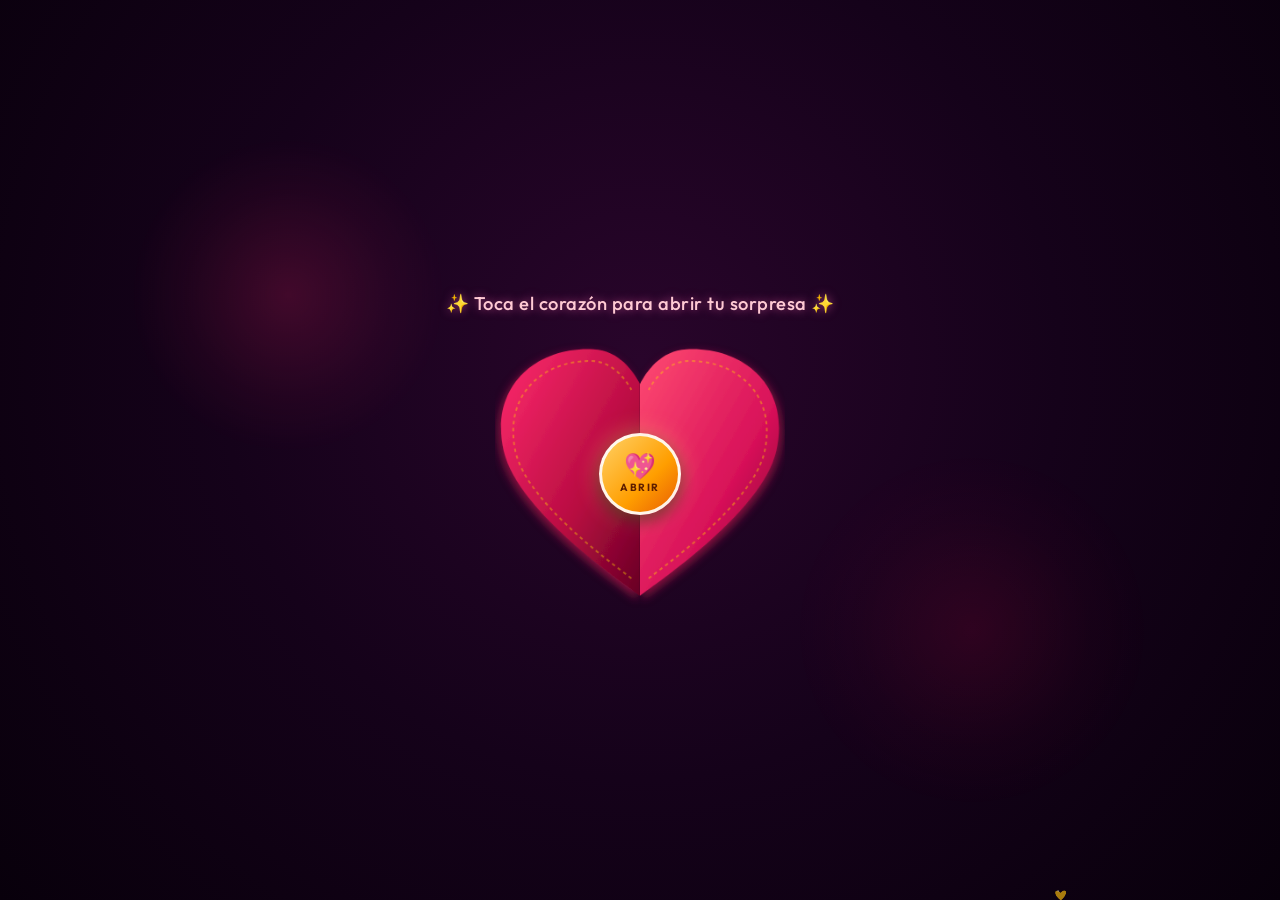
==== commit 11f16999: "Eliminar ventana modal del QR por completo y cache-busting v2" ====
--- a/index.html
+++ b/index.html
@@ -20,7 +20,7 @@
   <link href="https://fonts.googleapis.com/css2?family=Caveat:wght@600;700&family=Great+Vibes&family=Montserrat:wght@300;400;600&family=Outfit:wght@300;500;700&display=swap" rel="stylesheet" />
   
   <!-- Hoja de estilos -->
-  <link rel="stylesheet" href="style.css" />
+  <link rel="stylesheet" href="style.css?v=2.0" />
 </head>
 <body>
   <!-- Canvas para la lluvia y explosiones de corazones y destellos -->
@@ -199,38 +199,7 @@
 
   </main>
 
-  <!-- Botón flotante para ver y descargar el código QR -->
-  <button class="qr-floating-btn" id="btnShowQR" title="Ver código QR para compartir">
-    <span>📱</span> Código QR
-  </button>
-
-  <!-- Modal para ver el Código QR -->
-  <div class="qr-modal" id="qrModal">
-    <div class="qr-modal-card">
-      <button class="qr-close-btn" id="btnCloseQR">&times;</button>
-      <h3>📱 Escanea este Código QR</h3>
-      <p>Apunta con la cámara de tu celular para abrir esta sorpresa:</p>
-      
-      <div class="qr-image-container">
-        <img src="qr_romantico.png" alt="Código QR Romántico" id="qrImage" />
-      </div>
-
-      <div class="qr-modal-actions">
-        <button type="button" class="btn-action" id="btnCopyLink">
-          📋 Copiar enlace
-        </button>
-        <a href="qr_romantico.png" download="QR_Para_Andrea.png" class="btn-action btn-download">
-          💾 Guardar QR
-        </a>
-        <a href="tarjeta_regalo.html" target="_blank" class="btn-action">
-          💌 Tarjeta de regalo
-        </a>
-      </div>
-      <p id="copyToast" style="display:none; color:#ffd166; font-size:0.85rem; margin-top:10px;">¡Enlace copiado con éxito! 💖</p>
-    </div>
-  </div>
-
-  <!-- Archivo JavaScript con la interactividad -->
-  <script src="script.js"></script>
+  <!-- Archivo JavaScript con la interactividad (con parámetro para invalidar caché del navegador) -->
+  <script src="script.js?v=2.0"></script>
 </body>
 </html>
--- a/style.css
+++ b/style.css
@@ -456,154 +456,6 @@
 .btn-action.pulse {
   background: linear-gradient(135deg, rgba(255, 42, 109, 0.7) 0%, rgba(216, 17, 89, 0.8) 100%);
   border-color: rgba(255, 255, 255, 0.4);
-}
-
-/* ==========================================================================
-   BOTÓN FLOTANTE Y MODAL DEL CÓDIGO QR
-   ========================================================================== */
-
-.qr-floating-btn {
-  position: fixed;
-  bottom: 20px;
-  right: 20px;
-  background: rgba(26, 3, 31, 0.85);
-  border: 1.5px solid rgba(255, 117, 140, 0.6);
-  color: #fff;
-  padding: 10px 16px;
-  border-radius: 50px;
-  font-family: var(--font-display);
-  font-size: 0.88rem;
-  font-weight: 600;
-  cursor: pointer;
-  display: flex;
-  align-items: center;
-  gap: 8px;
-  z-index: 100;
-  backdrop-filter: blur(12px);
-  box-shadow: 0 4px 20px rgba(0, 0, 0, 0.5), 0 0 15px rgba(255, 42, 109, 0.3);
-  transition: all 0.3s ease;
-}
-
-.qr-floating-btn:hover {
-  background: rgba(255, 42, 109, 0.8);
-  transform: scale(1.05);
-  box-shadow: 0 6px 25px rgba(255, 42, 109, 0.6);
-}
-
-/* Modal del QR */
-.qr-modal {
-  position: fixed;
-  top: 0;
-  left: 0;
-  width: 100%;
-  height: 100%;
-  background: rgba(10, 1, 13, 0.85);
-  backdrop-filter: blur(8px);
-  -webkit-backdrop-filter: blur(8px);
-  z-index: 200;
-  display: none;
-  justify-content: center;
-  align-items: center;
-  padding: 20px;
-  opacity: 0;
-  transition: opacity 0.3s ease;
-}
-
-.qr-modal.active {
-  display: flex;
-  opacity: 1;
-}
-
-.qr-modal-card {
-  background: linear-gradient(145deg, #240529 0%, #120217 100%);
-  border: 1.5px solid rgba(255, 117, 140, 0.4);
-  border-radius: 24px;
-  padding: 30px 24px;
-  max-width: 380px;
-  width: 100%;
-  text-align: center;
-  position: relative;
-  box-shadow: 0 15px 45px rgba(0, 0, 0, 0.7), 0 0 30px rgba(255, 42, 109, 0.35);
-  transform: scale(0.9);
-  transition: transform 0.3s cubic-bezier(0.18, 0.89, 0.32, 1.28);
-}
-
-.qr-modal.active .qr-modal-card {
-  transform: scale(1);
-}
-
-.qr-close-btn {
-  position: absolute;
-  top: 14px;
-  right: 16px;
-  background: transparent;
-  border: none;
-  font-size: 1.8rem;
-  color: #ffcad4;
-  cursor: pointer;
-  line-height: 1;
-  transition: color 0.2s ease;
-}
-
-.qr-close-btn:hover {
-  color: #ff2a6d;
-}
-
-.qr-modal-card h3 {
-  font-family: var(--font-display);
-  font-size: 1.35rem;
-  margin-bottom: 6px;
-  color: #ffffff;
-}
-
-.qr-modal-card p {
-  font-size: 0.88rem;
-  color: #e0b0c0;
-  margin-bottom: 16px;
-}
-
-.qr-image-container {
-  width: 220px;
-  height: 220px;
-  margin: 0 auto 16px;
-  background: #ffffff;
-  padding: 10px;
-  border-radius: 18px;
-  box-shadow: 0 8px 25px rgba(0, 0, 0, 0.5);
-  display: flex;
-  align-items: center;
-  justify-content: center;
-}
-
-.qr-image-container img {
-  width: 100%;
-  height: 100%;
-  object-fit: contain;
-  display: block;
-}
-
-.qr-url-hint {
-  font-size: 0.78rem;
-  color: #ff8da1;
-  margin-bottom: 18px;
-}
-
-.qr-url-hint code {
-  background: rgba(255, 255, 255, 0.1);
-  padding: 3px 8px;
-  border-radius: 6px;
-  color: #ffd166;
-}
-
-.qr-modal-actions {
-  display: flex;
-  gap: 10px;
-  justify-content: center;
-}
-
-.btn-download {
-  background: linear-gradient(135deg, #ff2a6d 0%, #b80c41 100%);
-  border: none;
 }
 
 /* ==========================================================================
